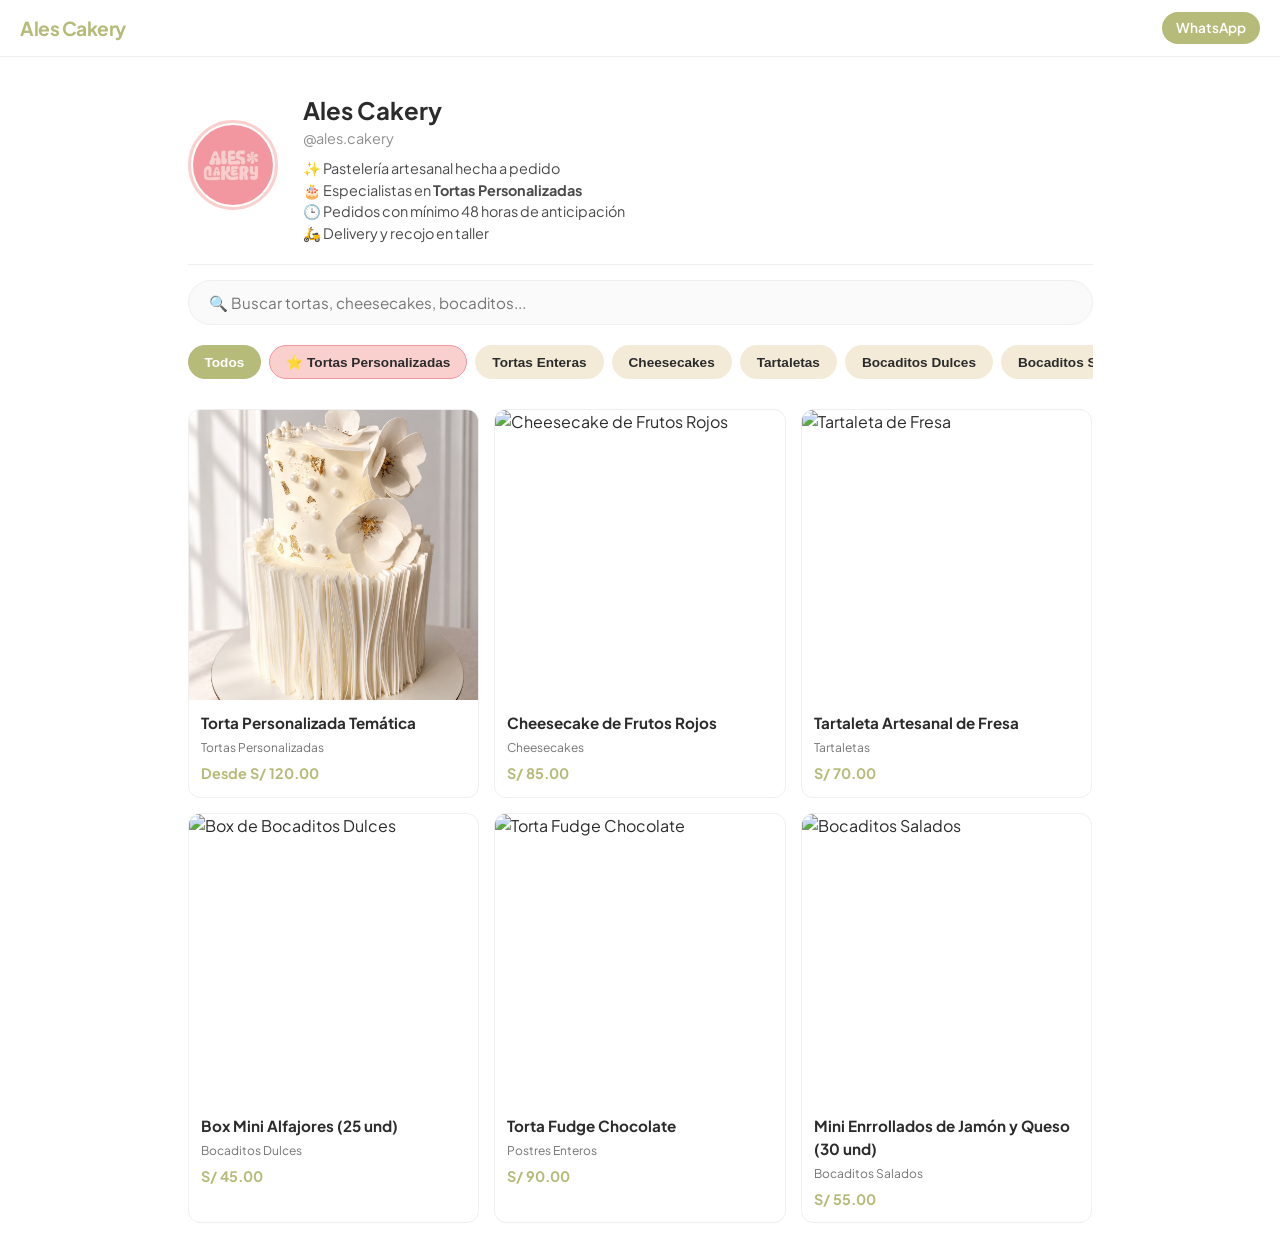
==== index.html @ 714fb7f9 "Add files via upload" ====
<!DOCTYPE html>
<html lang="es">
<head>
  <meta charset="UTF-8">
  <meta name="viewport" content="width=device-width, initial-scale=1.0">
  
  <!-- SEO Local -->
  <title>Ales Cakery | Tortas Personalizadas y Postres a Pedido</title>
  <meta name="description" content="Pastelería artesanal sobre pedido. Tortas personalizadas, cheesecakes, tartaletas y bocaditos en Lima. Pedidos con 48h de anticipación.">
  
  <link rel="stylesheet" href="style.css">
  <!-- Fuentes de Google Fonts -->
  <link rel="preconnect" href="https://fonts.googleapis.com">
  <link rel="preconnect" href="https://fonts.gstatic.com" crossorigin>
  <link href="https://fonts.googleapis.com/css2?family=Plus+Jakarta+Sans:wght@400;600;700&display=swap" rel="stylesheet">
</head>
<body>

  <!-- Barra Superior -->
  <header class="top-nav">
    <div class="logo-text">Ales Cakery</div>
    <a href="https://wa.me/51999999999?text=Hola%20Ales%20Cakery,%20quisiera%20hacer%20una%20consulta" target="_blank" class="btn-wsp-header">
      WhatsApp
    </a>
  </header>

  <main class="container">
    <!-- Perfil Estilo Instagram -->
    <section class="profile-header">
      <div class="profile-avatar">
        <!-- Reemplaza con la ruta de tu imagen de logo -->
        <img src="logo.jpg" alt="Ales Cakery Logo">
      </div>
      <div class="profile-info">
        <h1 class="brand-name">Ales Cakery</h1>
        <p class="handle">@ales.cakery</p>
        <p class="bio">
          ✨ Pastelería artesanal hecha a pedido<br>
          🎂 Especialistas en <strong>Tortas Personalizadas</strong><br>
          🕒 Pedidos con mínimo 48 horas de anticipación<br>
          🛵 Delivery y recojo en taller
        </p>
      </div>
    </section>

    <!-- Buscador de Productos -->
    <section class="search-section">
      <input 
        type="text" 
        id="searchInput" 
        class="search-input" 
        placeholder="🔍 Buscar tortas, cheesecakes, bocaditos..." 
        onkeyup="filtrarProductos()"
      >
    </section>

    <!-- Filtros de Categorías (Tabs) -->
    <section class="categories-tab">
      <button class="tab-btn active" onclick="filtrarCategoria('todos', this)">Todos</button>
      <button class="tab-btn estrella" onclick="filtrarCategoria('tortas-personalizadas', this)">⭐ Tortas Personalizadas</button>
      <button class="tab-btn" onclick="filtrarCategoria('postres-enteros', this)">Tortas Enteras</button>
      <button class="tab-btn" onclick="filtrarCategoria('cheesecakes', this)">Cheesecakes</button>
      <button class="tab-btn" onclick="filtrarCategoria('tartaletas', this)">Tartaletas</button>
      <button class="tab-btn" onclick="filtrarCategoria('bocaditos-dulces', this)">Bocaditos Dulces</button>
      <button class="tab-btn" onclick="filtrarCategoria('bocaditos-salados', this)">Bocaditos Salados</button>
    </section>

    <!-- Grilla de Productos (Feed Instagram) -->
    <section class="product-grid" id="productGrid">
      
      <!-- Producto 1 (Estrella) -->
      <a href="producto.html?id=torta-personalizada-1" class="product-card" data-category="tortas-personalizadas">
        <div class="card-img">
          <img src="torta1.jpg" alt="Torta Personalizada Temática">
    
        </div>
        <div class="card-info">
          <h3>Torta Personalizada Temática</h3>
          <p class="category-name">Tortas Personalizadas</p>
          <p class="price-indicator">Desde S/ 120.00</p>
        </div>
      </a>

      <!-- Producto 2 -->
      <a href="producto.html?id=cheesecake-frutos-rojos" class="product-card" data-category="cheesecakes">
        <div class="card-img">
          <img src="https://images.unsplash.com/photo-1533134242443-d4fd215305ad?w=600&auto=format&fit=crop" alt="Cheesecake de Frutos Rojos">
        </div>
        <div class="card-info">
          <h3>Cheesecake de Frutos Rojos</h3>
          <p class="category-name">Cheesecakes</p>
          <p class="price-indicator">S/ 85.00</p>
        </div>
      </a>

      <!-- Producto 3 -->
      <a href="producto.html?id=tartaleta-fresa" class="product-card" data-category="tartaletas">
        <div class="card-img">
          <img src="https://images.unsplash.com/photo-1519869325930-281384150729?w=600&auto=format&fit=crop" alt="Tartaleta de Fresa">
        </div>
        <div class="card-info">
          <h3>Tartaleta Artesanal de Fresa</h3>
          <p class="category-name">Tartaletas</p>
          <p class="price-indicator">S/ 70.00</p>
        </div>
      </a>

      <!-- Producto 4 -->
      <a href="producto.html?id=box-bocaditos-dulces" class="product-card" data-category="bocaditos-dulces">
        <div class="card-img">
          <img src="https://images.unsplash.com/photo-1558961363-fa8fdf82db35?w=600&auto=format&fit=crop" alt="Box de Bocaditos Dulces">
        </div>
        <div class="card-info">
          <h3>Box Mini Alfajores (25 und)</h3>
          <p class="category-name">Bocaditos Dulces</p>
          <p class="price-indicator">S/ 45.00</p>
        </div>
      </a>

      <!-- Producto 5 -->
      <a href="producto.html?id=torta-chocolate" class="product-card" data-category="postres-enteros">
        <div class="card-img">
          <img src="https://images.unsplash.com/photo-1578985545062-69928b1d9587?w=600&auto=format&fit=crop" alt="Torta Fudge Chocolate">
        </div>
        <div class="card-info">
          <h3>Torta Fudge Chocolate</h3>
          <p class="category-name">Postres Enteros</p>
          <p class="price-indicator">S/ 90.00</p>
        </div>
      </a>

      <!-- Producto 6 -->
      <a href="producto.html?id=box-bocaditos-salados" class="product-card" data-category="bocaditos-salados">
        <div class="card-img">
          <img src="https://images.unsplash.com/photo-1541529086526-db283c563270?w=600&auto=format&fit=crop" alt="Bocaditos Salados">
        </div>
        <div class="card-info">
          <h3>Mini Enrrollados de Jamón y Queso (30 und)</h3>
          <p class="category-name">Bocaditos Salados</p>
          <p class="price-indicator">S/ 55.00</p>
        </div>
      </a>

    </section>
  </main>

  <script src="script.js"></script>
</body>
</html>
---- style.css ----
/* ==========================================
   VARIABLES Y PALETA DE BRANDBOARD ALES CAKERY
   ========================================== */
:root {
  --color-pistacho: #B6BB79;    /* Verde principal del Logo */
  --color-rosa-accent: #F297A0; /* Rosa resaltado */
  --color-rosa-soft: #F9D0CE;   /* Rosa claro */
  --color-crema: #F3EBD8;       /* Beige / Crema cálido */
  --color-dark: #2B2B2B;
  --color-white: #FFFFFF;
  --color-gray-bg: #FAFAFA;
  --color-gray-border: #EFEFEF;
  --font-main: 'Plus Jakarta Sans', sans-serif;
}

* {
  box-sizing: border-box;
  margin: 0;
  padding: 0;
}

body {
  font-family: var(--font-main);
  background-color: var(--color-white);
  color: var(--color-dark);
  line-height: 1.5;
}

body.bg-light {
  background-color: var(--color-gray-bg);
}

.container {
  max-width: 935px;
  margin: 0 auto;
  padding: 15px;
}

/* Header Superior */
.top-nav {
  display: flex;
  justify-content: space-between;
  align-items: center;
  padding: 12px 20px;
  background-color: var(--color-white);
  border-bottom: 1px solid var(--color-gray-border);
  position: sticky;
  top: 0;
  z-index: 100;
}

.logo-text {
  font-weight: 700;
  font-size: 1.2rem;
  color: var(--color-pistacho);
  letter-spacing: -0.5px;
}

.back-link {
  text-decoration: none;
  color: var(--color-dark);
  font-size: 0.9rem;
  font-weight: 600;
}

.btn-wsp-header {
  background-color: var(--color-pistacho);
  color: white;
  padding: 6px 14px;
  border-radius: 20px;
  text-decoration: none;
  font-size: 0.85rem;
  font-weight: 600;
}

/* Perfil Estilo Instagram */
.profile-header {
  display: flex;
  align-items: center;
  gap: 25px;
  padding: 20px 0 20px 0;
  border-bottom: 1px solid var(--color-gray-border);
}

.profile-avatar img {
  width: 90px;
  height: 90px;
  border-radius: 50%;
  object-fit: cover;
  border: 3px solid var(--color-rosa-soft);
  padding: 2px;
}

.profile-info .brand-name {
  font-size: 1.5rem;
  font-weight: 700;
  color: var(--color-dark);
}

.profile-info .handle {
  color: #8E8E8E;
  font-size: 0.9rem;
  margin-bottom: 8px;
}

.profile-info .bio {
  font-size: 0.9rem;
  color: #4A4A4A;
}

/* Buscador de Productos */
.search-section {
  margin: 15px 0 10px 0;
}

.search-input {
  width: 100%;
  padding: 12px 20px;
  border: 1.5px solid var(--color-gray-border);
  border-radius: 25px;
  font-size: 0.95rem;
  font-family: var(--font-main);
  background-color: var(--color-gray-bg);
  outline: none;
  transition: all 0.2s ease;
}

.search-input:focus {
  background-color: var(--color-white);
  border-color: var(--color-pistacho);
  box-shadow: 0 0 0 3px rgba(182, 187, 121, 0.2);
}

/* Categorías Tabs */
.categories-tab {
  display: flex;
  gap: 8px;
  overflow-x: auto;
  padding: 10px 0 20px 0;
  scrollbar-width: none;
}

.categories-tab::-webkit-scrollbar {
  display: none;
}

.tab-btn {
  background-color: var(--color-crema);
  border: 1px solid transparent;
  color: var(--color-dark);
  padding: 8px 16px;
  border-radius: 20px;
  font-size: 0.85rem;
  font-weight: 600;
  white-space: nowrap;
  cursor: pointer;
  transition: all 0.2s ease;
}

.tab-btn.active {
  background-color: var(--color-pistacho);
  color: white;
}

.tab-btn.estrella {
  background-color: var(--color-rosa-soft);
  color: var(--color-dark);
  border: 1px solid var(--color-rosa-accent);
}

/* Grilla de Productos */
.product-grid {
  display: grid;
  grid-template-columns: repeat(3, 1fr);
  gap: 15px;
  margin-top: 10px;
}

.product-card {
  text-decoration: none;
  color: inherit;
  background-color: var(--color-white);
  border-radius: 12px;
  overflow: hidden;
  border: 1px solid var(--color-gray-border);
  transition: transform 0.2s ease;
}

.product-card:hover {
  transform: translateY(-4px);
}

.card-img {
  position: relative;
  width: 100%;
  padding-top: 100%;
}

.card-img img {
  position: absolute;
  top: 0;
  left: 0;
  width: 100%;
  height: 100%;
  object-fit: cover;
}

.badge-star {
  position: absolute;
  top: 8px;
  right: 8px;
  background-color: var(--color-rosa-accent);
  color: white;
  font-size: 0.7rem;
  font-weight: 700;
  padding: 3px 8px;
  border-radius: 10px;
  text-transform: uppercase;
}

.card-info {
  padding: 12px;
}

.card-info h3 {
  font-size: 0.95rem;
  font-weight: 700;
  margin-bottom: 4px;
}

.card-info .category-name {
  font-size: 0.75rem;
  color: #737373;
}

.card-info .price-indicator {
  font-size: 0.9rem;
  font-weight: 700;
  color: var(--color-pistacho);
  margin-top: 6px;
}

/* Detalle de Producto */
.detail-container {
  margin-top: 20px;
}

.detail-card {
  background: white;
  border-radius: 16px;
  border: 1px solid var(--color-gray-border);
  overflow: hidden;
  display: grid;
  grid-template-columns: 1fr 1fr;
  gap: 20px;
}

.detail-img-box img {
  width: 100%;
  height: 100%;
  max-height: 500px;
  object-fit: cover;
}

.detail-content {
  padding: 30px 20px;
  display: flex;
  flex-direction: column;
}

.badge-category {
  background-color: var(--color-crema);
  color: var(--color-dark);
  font-size: 0.8rem;
  font-weight: 600;
  padding: 4px 10px;
  border-radius: 12px;
  align-self: flex-start;
  margin-bottom: 10px;
}

.detail-content h1 {
  font-size: 1.6rem;
  margin-bottom: 8px;
}

.detail-content .price {
  font-size: 1.4rem;
  font-weight: 700;
  color: var(--color-pistacho);
  margin-bottom: 15px;
}

.notice-box {
  background-color: var(--color-crema);
  border-left: 4px solid var(--color-rosa-accent);
  padding: 12px;
  border-radius: 6px;
  font-size: 0.85rem;
  margin-bottom: 20px;
}

.description-box h3 {
  font-size: 1rem;
  margin-bottom: 8px;
}

.description-box p {
  font-size: 0.9rem;
  color: #555;
  margin-bottom: 15px;
}

.specs-list {
  list-style: none;
  font-size: 0.85rem;
  color: #444;
  margin-bottom: 25px;
}

.specs-list li {
  margin-bottom: 6px;
}

.btn-whatsapp-large {
  background-color: #25D366;
  color: white;
  text-decoration: none;
  font-weight: 700;
  font-size: 1rem;
  padding: 14px;
  border-radius: 30px;
  display: flex;
  align-items: center;
  justify-content: center;
  gap: 10px;
  margin-top: auto;
  box-shadow: 0 4px 12px rgba(37, 211, 102, 0.3);
  transition: background-color 0.2s;
}

.btn-whatsapp-large:hover {
  background-color: #1EBE5D;
}

/* Responsivo para Móviles */
@media (max-width: 768px) {
  .product-grid {
    grid-template-columns: repeat(2, 1fr);
    gap: 10px;
  }
  
  .detail-card {
    grid-template-columns: 1fr;
  }
  
  .profile-header {
    gap: 15px;
  }
  
  .profile-avatar img {
    width: 75px;
    height: 75px;
  }
}
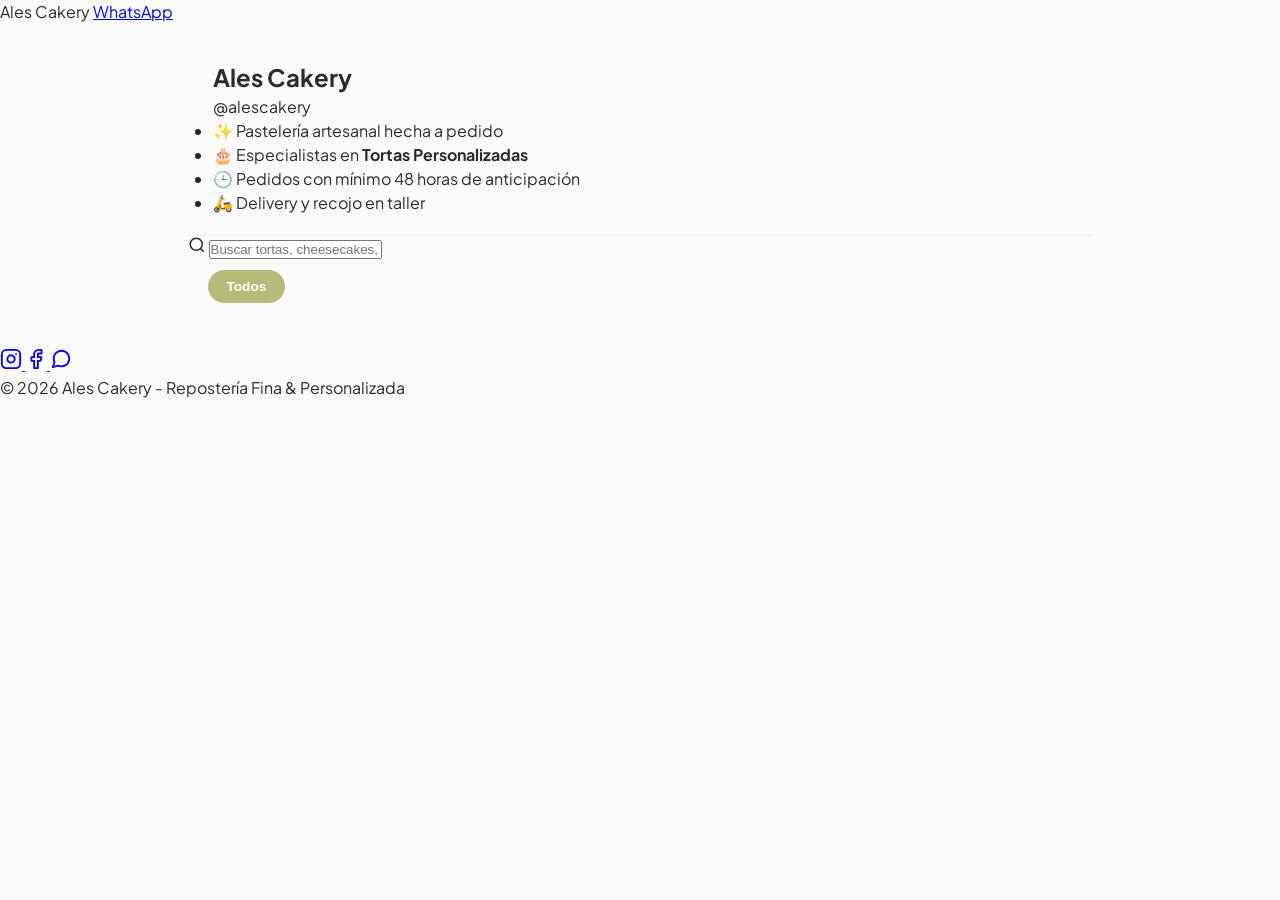
==== commit c6a5abf4: "Update index.html" ====
--- a/index.html
+++ b/index.html
@@ -3,147 +3,74 @@
 <head>
   <meta charset="UTF-8">
   <meta name="viewport" content="width=device-width, initial-scale=1.0">
-  
-  <!-- SEO Local -->
-  <title>Ales Cakery | Tortas Personalizadas y Postres a Pedido</title>
-  <meta name="description" content="Pastelería artesanal sobre pedido. Tortas personalizadas, cheesecakes, tartaletas y bocaditos en Lima. Pedidos con 48h de anticipación.">
-  
+  <title>Ales Cakery | Catálogo Digital</title>
   <link rel="stylesheet" href="style.css">
-  <!-- Fuentes de Google Fonts -->
-  <link rel="preconnect" href="https://fonts.googleapis.com">
-  <link rel="preconnect" href="https://fonts.gstatic.com" crossorigin>
-  <link href="https://fonts.googleapis.com/css2?family=Plus+Jakarta+Sans:wght@400;600;700&display=swap" rel="stylesheet">
+  <link href="https://fonts.googleapis.com/css2?family=Plus+Jakarta+Sans:wght@400;500;600;700&display=swap" rel="stylesheet">
 </head>
-<body>
+<body class="bg-light">
 
-  <!-- Barra Superior -->
-  <header class="top-nav">
-    <div class="logo-text">Ales Cakery</div>
-    <a href="https://wa.me/51999999999?text=Hola%20Ales%20Cakery,%20quisiera%20hacer%20una%20consulta" target="_blank" class="btn-wsp-header">
-      WhatsApp
-    </a>
+  <!-- Barra Superior de Navegación -->
+  <header class="top-bar">
+    <div class="top-bar-content">
+      <span class="brand-text">Ales Cakery</span>
+      <a href="https://wa.me/51986730375?text=Hola%20Ales%20Cakery,%20quisiera%20hacer%20una%20consulta" target="_blank" class="btn-wsp-top">
+        WhatsApp
+      </a>
+    </div>
   </header>
 
   <main class="container">
-    <!-- Perfil Estilo Instagram -->
+    <!-- Perfil del Negocio / Bio estilo Instagram -->
     <section class="profile-header">
       <div class="profile-avatar">
-        <!-- Reemplaza con la ruta de tu imagen de logo -->
-        <img src="logo.jpg" alt="Ales Cakery Logo">
+        <img src="logo_final.jpg" alt="Ales Cakery Logo" onerror="this.style.display='none'">
       </div>
       <div class="profile-info">
-        <h1 class="brand-name">Ales Cakery</h1>
-        <p class="handle">@ales.cakery</p>
-        <p class="bio">
-          ✨ Pastelería artesanal hecha a pedido<br>
-          🎂 Especialistas en <strong>Tortas Personalizadas</strong><br>
-          🕒 Pedidos con mínimo 48 horas de anticipación<br>
-          🛵 Delivery y recojo en taller
-        </p>
+        <h1>Ales Cakery</h1>
+        <p class="username">@alescakery</p>
+        <ul class="bio-list">
+          <li>✨ Pastelería artesanal hecha a pedido</li>
+          <li>🎂 Especialistas en <strong>Tortas Personalizadas</strong></li>
+          <li>🕒 Pedidos con mínimo 48 horas de anticipación</li>
+          <li>🛵 Delivery y recojo en taller</li>
+        </ul>
       </div>
     </section>
 
-    <!-- Buscador de Productos -->
-    <section class="search-section">
-      <input 
-        type="text" 
-        id="searchInput" 
-        class="search-input" 
-        placeholder="🔍 Buscar tortas, cheesecakes, bocaditos..." 
-        onkeyup="filtrarProductos()"
-      >
-    </section>
+    <!-- Buscador en tiempo real -->
+    <div class="search-box">
+      <svg width="18" height="18" viewBox="0 0 24 24" fill="none" stroke="currentColor" stroke-width="2"><circle cx="11" cy="11" r="8"/><line x1="21" y1="21" x2="16.65" y2="16.65"/></svg>
+      <input type="text" id="searchInput" placeholder="Buscar tortas, cheesecakes, bocaditos...">
+    </div>
 
-    <!-- Filtros de Categorías (Tabs) -->
-    <section class="categories-tab">
-      <button class="tab-btn active" onclick="filtrarCategoria('todos', this)">Todos</button>
-      <button class="tab-btn estrella" onclick="filtrarCategoria('tortas-personalizadas', this)">⭐ Tortas Personalizadas</button>
-      <button class="tab-btn" onclick="filtrarCategoria('postres-enteros', this)">Tortas Enteras</button>
-      <button class="tab-btn" onclick="filtrarCategoria('cheesecakes', this)">Cheesecakes</button>
-      <button class="tab-btn" onclick="filtrarCategoria('tartaletas', this)">Tartaletas</button>
-      <button class="tab-btn" onclick="filtrarCategoria('bocaditos-dulces', this)">Bocaditos Dulces</button>
-      <button class="tab-btn" onclick="filtrarCategoria('bocaditos-salados', this)">Bocaditos Salados</button>
-    </section>
+    <!-- Categorías / Filtros (Se generan dinámicamente desde el Excel) -->
+    <nav class="categories-tab">
+      <button class="tab-btn active" data-category="todos">Todos</button>
+    </nav>
 
-    <!-- Grilla de Productos (Feed Instagram) -->
-    <section class="product-grid" id="productGrid">
-      
-      <!-- Producto 1 (Estrella) -->
-      <a href="producto.html?id=torta-personalizada-1" class="product-card" data-category="tortas-personalizadas">
-        <div class="card-img">
-          <img src="torta1.jpg" alt="Torta Personalizada Temática">
-    
-        </div>
-        <div class="card-info">
-          <h3>Torta Personalizada Temática</h3>
-          <p class="category-name">Tortas Personalizadas</p>
-          <p class="price-indicator">Desde S/ 120.00</p>
-        </div>
+    <!-- Grilla de productos dinámicos -->
+    <div id="productGrid" class="product-grid"></div>
+  </main>
+
+  <!-- Pie de página con Redes Sociales -->
+  <footer class="main-footer">
+    <div class="social-links">
+      <!-- Instagram -->
+      <a href="https://www.instagram.com/alescakery/?hl=es/" target="_blank" rel="noopener noreferrer" aria-label="Instagram">
+        <svg width="22" height="22" viewBox="0 0 24 24" fill="none" stroke="currentColor" stroke-width="2" stroke-linecap="round" stroke-linejoin="round"><rect x="2" y="2" width="20" height="20" rx="5" ry="5"/><path d="M16 11.37A4 4 0 1 1 12.63 8 4 4 0 0 1 16 11.37z"/><line x1="17.5" y1="6.5" x2="17.51" y2="6.5"/></svg>
       </a>
-
-      <!-- Producto 2 -->
-      <a href="producto.html?id=cheesecake-frutos-rojos" class="product-card" data-category="cheesecakes">
-        <div class="card-img">
-          <img src="https://images.unsplash.com/photo-1533134242443-d4fd215305ad?w=600&auto=format&fit=crop" alt="Cheesecake de Frutos Rojos">
-        </div>
-        <div class="card-info">
-          <h3>Cheesecake de Frutos Rojos</h3>
-          <p class="category-name">Cheesecakes</p>
-          <p class="price-indicator">S/ 85.00</p>
-        </div>
+      <!-- Facebook -->
+      <a href="https://www.facebook.com/AlesCakery/?locale=es_LA" target="_blank" rel="noopener noreferrer" aria-label="Facebook">
+        <svg width="22" height="22" viewBox="0 0 24 24" fill="none" stroke="currentColor" stroke-width="2" stroke-linecap="round" stroke-linejoin="round"><path d="M18 2h-3a5 5 0 0 0-5 5v3H7v4h3v8h4v-8h3l1-4h-4V7a1 1 0 0 1 1-1h3z"/></svg>
       </a>
-
-      <!-- Producto 3 -->
-      <a href="producto.html?id=tartaleta-fresa" class="product-card" data-category="tartaletas">
-        <div class="card-img">
-          <img src="https://images.unsplash.com/photo-1519869325930-281384150729?w=600&auto=format&fit=crop" alt="Tartaleta de Fresa">
-        </div>
-        <div class="card-info">
-          <h3>Tartaleta Artesanal de Fresa</h3>
-          <p class="category-name">Tartaletas</p>
-          <p class="price-indicator">S/ 70.00</p>
-        </div>
+      <!-- WhatsApp -->
+      <a href="https://wa.me/51986730375?text=Hola%20Ales%20Cakery,%20quisiera%20hacer%20una%20consulta" target="_blank" rel="noopener noreferrer" aria-label="WhatsApp">
+        <svg width="22" height="22" viewBox="0 0 24 24" fill="none" stroke="currentColor" stroke-width="2" stroke-linecap="round" stroke-linejoin="round"><path d="M21 11.5a8.38 8.38 0 0 1-.9 3.8 8.5 8.5 0 0 1-7.6 4.7 8.38 8.38 0 0 1-3.8-.9L3 21l1.9-5.7a8.38 8.38 0 0 1-.9-3.8 8.5 8.5 0 0 1 4.7-7.6 8.38 8.38 0 0 1 3.8-.9h.5a8.48 8.48 0 0 1 8 8v.5z"/></svg>
       </a>
-
-      <!-- Producto 4 -->
-      <a href="producto.html?id=box-bocaditos-dulces" class="product-card" data-category="bocaditos-dulces">
-        <div class="card-img">
-          <img src="https://images.unsplash.com/photo-1558961363-fa8fdf82db35?w=600&auto=format&fit=crop" alt="Box de Bocaditos Dulces">
-        </div>
-        <div class="card-info">
-          <h3>Box Mini Alfajores (25 und)</h3>
-          <p class="category-name">Bocaditos Dulces</p>
-          <p class="price-indicator">S/ 45.00</p>
-        </div>
-      </a>
-
-      <!-- Producto 5 -->
-      <a href="producto.html?id=torta-chocolate" class="product-card" data-category="postres-enteros">
-        <div class="card-img">
-          <img src="https://images.unsplash.com/photo-1578985545062-69928b1d9587?w=600&auto=format&fit=crop" alt="Torta Fudge Chocolate">
-        </div>
-        <div class="card-info">
-          <h3>Torta Fudge Chocolate</h3>
-          <p class="category-name">Postres Enteros</p>
-          <p class="price-indicator">S/ 90.00</p>
-        </div>
-      </a>
-
-      <!-- Producto 6 -->
-      <a href="producto.html?id=box-bocaditos-salados" class="product-card" data-category="bocaditos-salados">
-        <div class="card-img">
-          <img src="https://images.unsplash.com/photo-1541529086526-db283c563270?w=600&auto=format&fit=crop" alt="Bocaditos Salados">
-        </div>
-        <div class="card-info">
-          <h3>Mini Enrrollados de Jamón y Queso (30 und)</h3>
-          <p class="category-name">Bocaditos Salados</p>
-          <p class="price-indicator">S/ 55.00</p>
-        </div>
-      </a>
-
-    </section>
-  </main>
+    </div>
+    <p>© 2026 Ales Cakery - Repostería Fina & Personalizada</p>
+  </footer>
 
   <script src="script.js"></script>
 </body>
-</html>+</html>
--- a/style.css
+++ b/style.css
@@ -134,21 +134,33 @@
 /* Categorías Tabs */
 .categories-tab {
   display: flex;
-  gap: 8px;
+  gap: 10px;
   overflow-x: auto;
-  padding: 10px 0 20px 0;
-  scrollbar-width: none;
-}
-
+  padding: 10px 20px 20px 20px; /* Padding de 20px a la izquierda y derecha para dar margen final */
+  -webkit-overflow-scrolling: touch; /* Desplazamiento fluido en celulares */
+}
+
+/* Opcional: Barra de desplazamiento discreta y elegante */
 .categories-tab::-webkit-scrollbar {
-  display: none;
+  height: 4px; /* Barra delgada */
+}
+
+.categories-tab::-webkit-scrollbar-track {
+  background: var(--color-gray-bg);
+  border-radius: 10px;
+}
+
+.categories-tab::-webkit-scrollbar-thumb {
+  background: var(--color-rosa-soft); /* Color acorde a la marca */
+  border-radius: 10px;
 }
 
 .tab-btn {
+  flex-shrink: 0; /* CLAVE: evita que los botones se compriman o corten su texto */
   background-color: var(--color-crema);
   border: 1px solid transparent;
   color: var(--color-dark);
-  padding: 8px 16px;
+  padding: 8px 18px;
   border-radius: 20px;
   font-size: 0.85rem;
   font-weight: 600;
@@ -189,20 +201,21 @@
 .product-card:hover {
   transform: translateY(-4px);
 }
-
+/* Contenedor de la foto en cada tarjeta del catálogo */
 .card-img {
-  position: relative;
   width: 100%;
-  padding-top: 100%;
-}
-
+  aspect-ratio: 1 / 1; /* Mantiene la proporción cuadrada siempre visible */
+  background-color: #f4f4f4;
+  overflow: hidden;
+  display: block;
+}
+
+/* Ajuste de la foto interna */
 .card-img img {
-  position: absolute;
-  top: 0;
-  left: 0;
   width: 100%;
   height: 100%;
-  object-fit: cover;
+  object-fit: cover; /* Ajusta la foto al recuadro sin deformarla */
+  display: block;
 }
 
 .badge-star {
@@ -362,4 +375,4 @@
     width: 75px;
     height: 75px;
   }
-}+}
